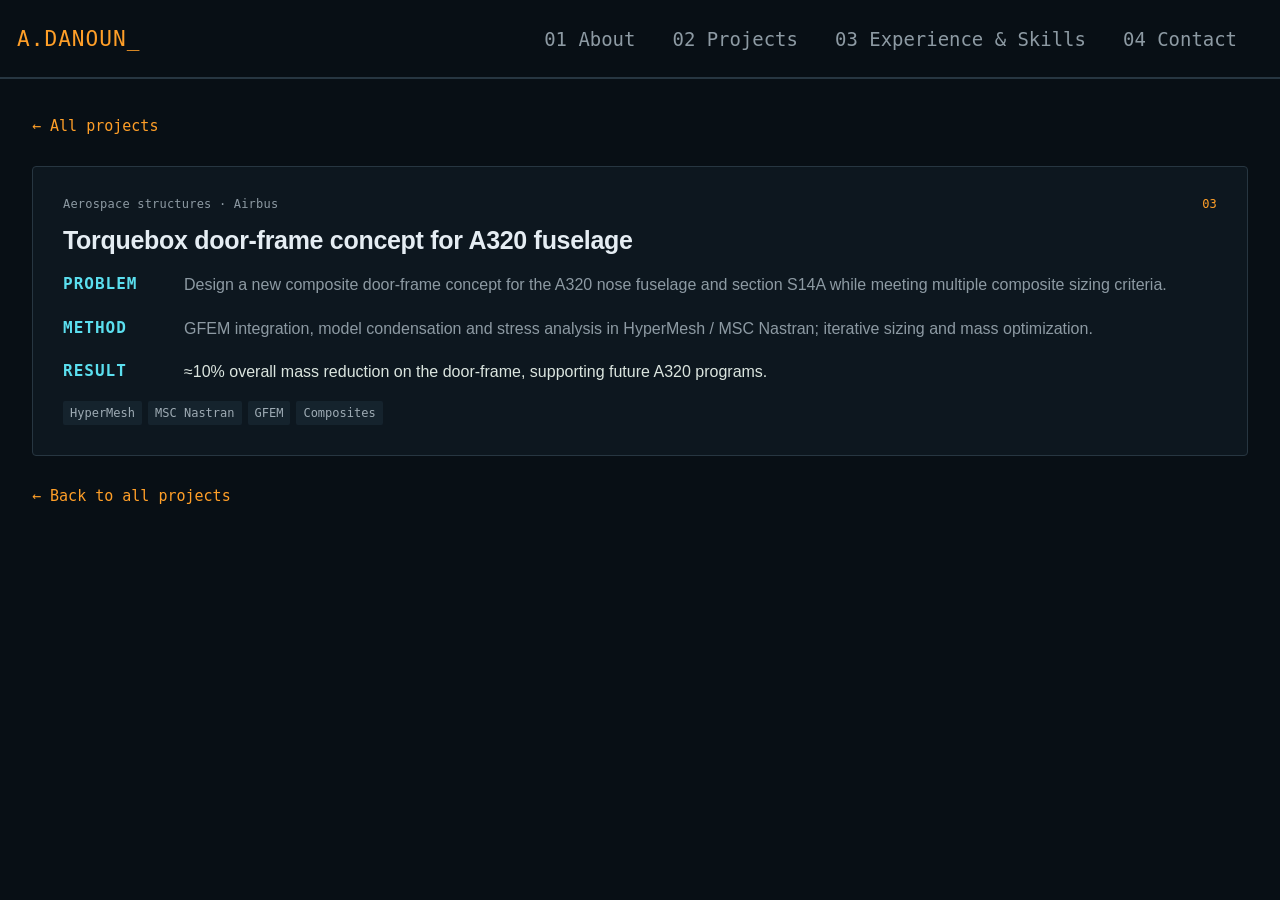
==== projects/a320-door-frame.html @ 854093fe "Publish four engineering case studies" ====
<!doctype html><html lang="en"><head><base href="../"><meta charset="utf-8"><meta name="viewport" content="width=device-width,initial-scale=1"><title>Torquebox door-frame concept for A320 fuselage — Aymen Danoun</title><meta name="description" content="Aerospace FEA, composite structures and AI-accelerated simulation. Airbus programs, FE-LSTM, CSMA Thesis Award."><meta property="og:title" content="Aymen Danoun, Ph.D. — Structural &amp; Computational Mechanics"><meta property="og:description" content="Lighter structures, reliable analyses, faster simulations."><meta property="og:type" content="website"><link rel="stylesheet" href="styles.css"><link rel="stylesheet" href="reference-theme.css?v=individual-project-pages"></head><body><svg xmlns="http://www.w3.org/2000/svg" width="0" height="0" aria-hidden="true" style="position:absolute"><defs><filter id="remove-white-background" color-interpolation-filters="sRGB"><feColorMatrix type="matrix" values="1 0 0 0 0  0 1 0 0 0  0 0 1 0 0  -1 -1 -1 0 2.7"/><feComponentTransfer><feFuncA type="linear" slope="10" intercept="0"/></feComponentTransfer><feComposite in2="SourceGraphic" operator="in"/></filter><filter id="specimen-dark-background" color-interpolation-filters="sRGB"><feColorMatrix in="SourceGraphic" type="saturate" values="0" result="gray"/><feBlend in="SourceGraphic" in2="gray" mode="difference" result="chroma"/><feColorMatrix in="chroma" type="matrix" values="0 0 0 0 0 0 0 0 0 0 0 0 0 0 0 14 14 14 0 0" result="colorMask"/><feComponentTransfer in="SourceGraphic" result="inverted"><feFuncR type="table" tableValues="1 0"/><feFuncG type="table" tableValues="1 0"/><feFuncB type="table" tableValues="1 0"/></feComponentTransfer><feComposite in="SourceGraphic" in2="colorMask" operator="in" result="colored"/><feComposite in="inverted" in2="colorMask" operator="out" result="neutral"/><feComposite in="colored" in2="neutral" operator="arithmetic" k1="0" k2="1" k3="1" k4="0"/><feComposite in2="SourceGraphic" operator="in"/></filter></defs></svg><nav class="nav"><div class="nav-inner"><a class="brand" href="index.html#top">A.DANOUN_</a><div class="nav-links"><a class="" href="index.html#about">01 About</a><a class="" href="index.html#work">02 Projects</a><a class="" href="index.html#skills">03 Experience &amp; Skills</a><a class="" href="index.html#contact">04 Contact</a></div><a class="nav-cta" href="mailto:aymendanoun.pro@gmail.com">Get in touch</a></div></nav><main class="container project-detail-page"><a class="project-back" href="index.html#work">← All projects</a><article class="project"><div class="project-top"><span>Aerospace structures · Airbus</span><b>03</b></div><h3>Torquebox door-frame concept for A320 fuselage</h3><dl><div><dt>PROBLEM</dt><dd>Design a new composite door-frame concept for the A320 nose fuselage and section S14A while meeting multiple composite sizing criteria.</dd></div><div><dt>METHOD</dt><dd>GFEM integration, model condensation and stress analysis in HyperMesh / MSC Nastran; iterative sizing and mass optimization.</dd></div><div><dt>RESULT</dt><dd>≈10% overall mass reduction on the door-frame, supporting future A320 programs.</dd></div></dl><div class="tags"><span>HyperMesh</span><span>MSC Nastran</span><span>GFEM</span><span>Composites</span></div></article><a class="project-back project-back-bottom" href="index.html#work">← Back to all projects</a></main></body></html>
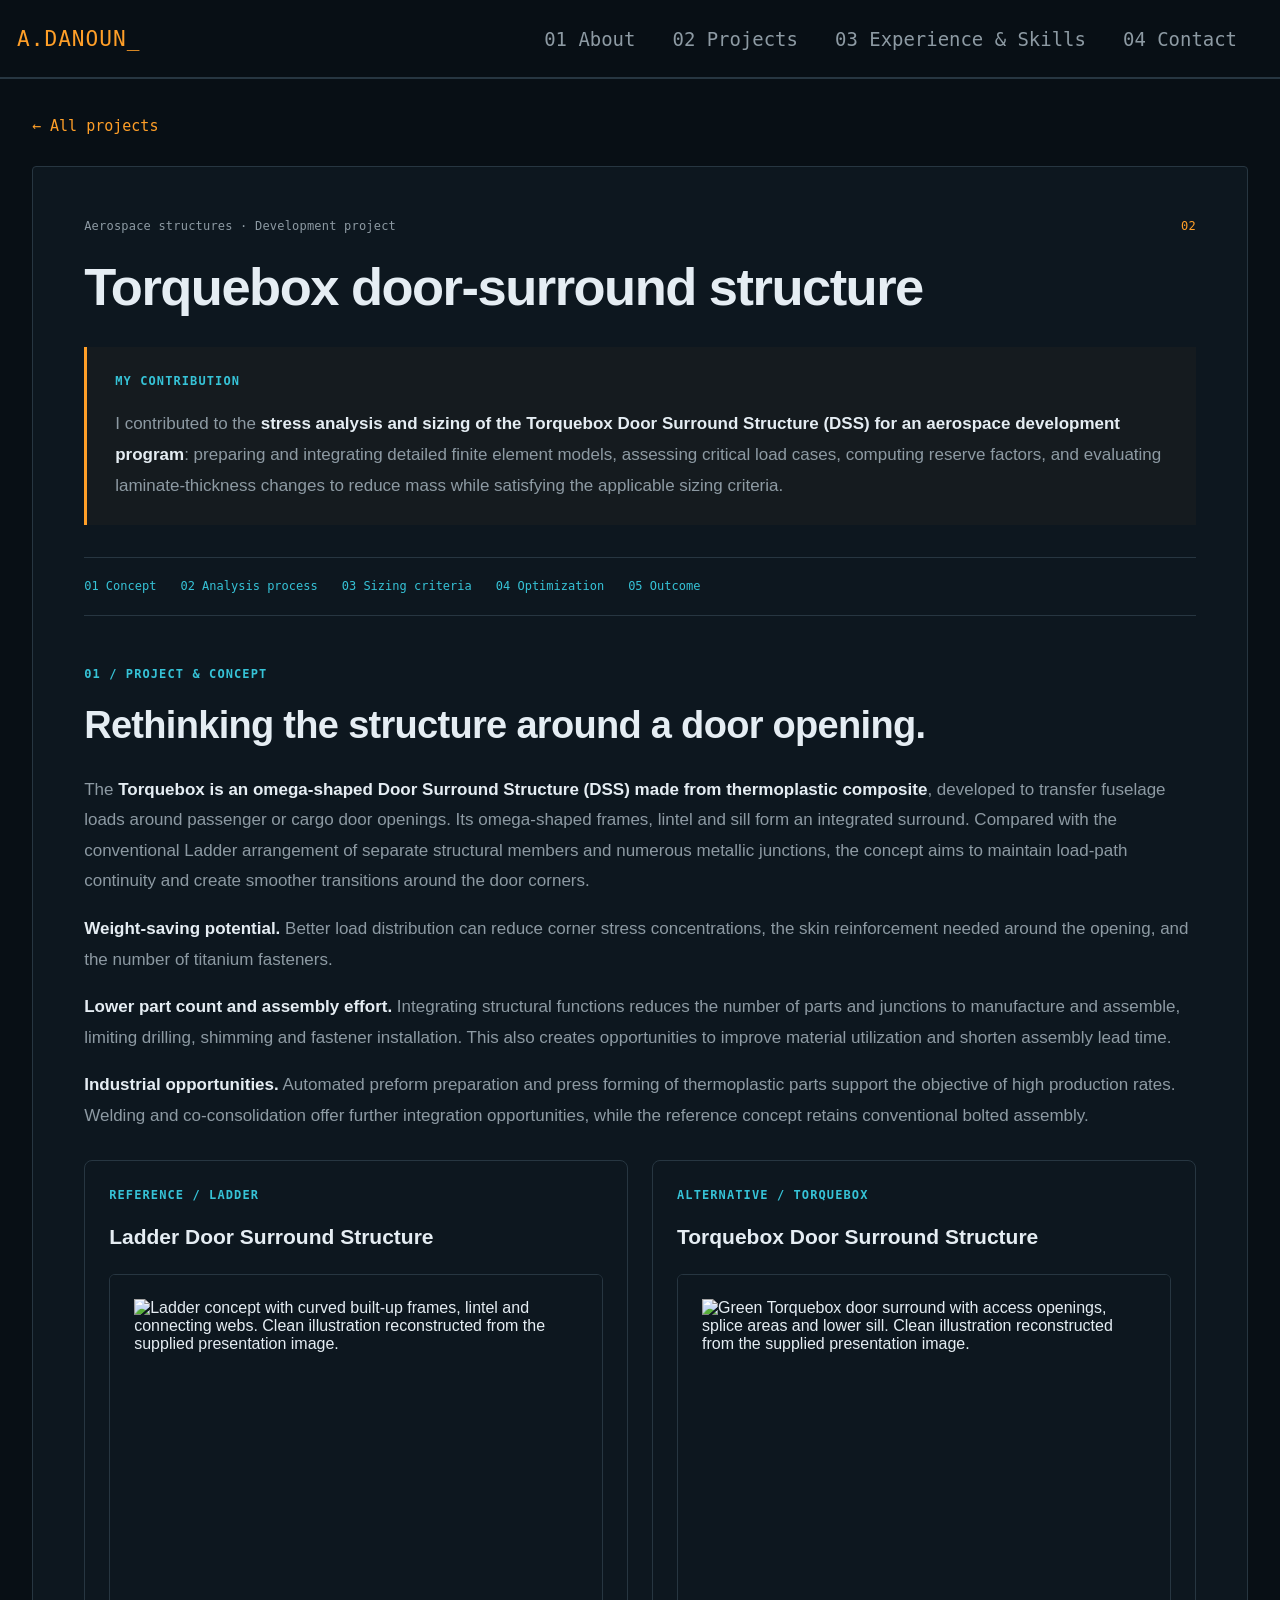
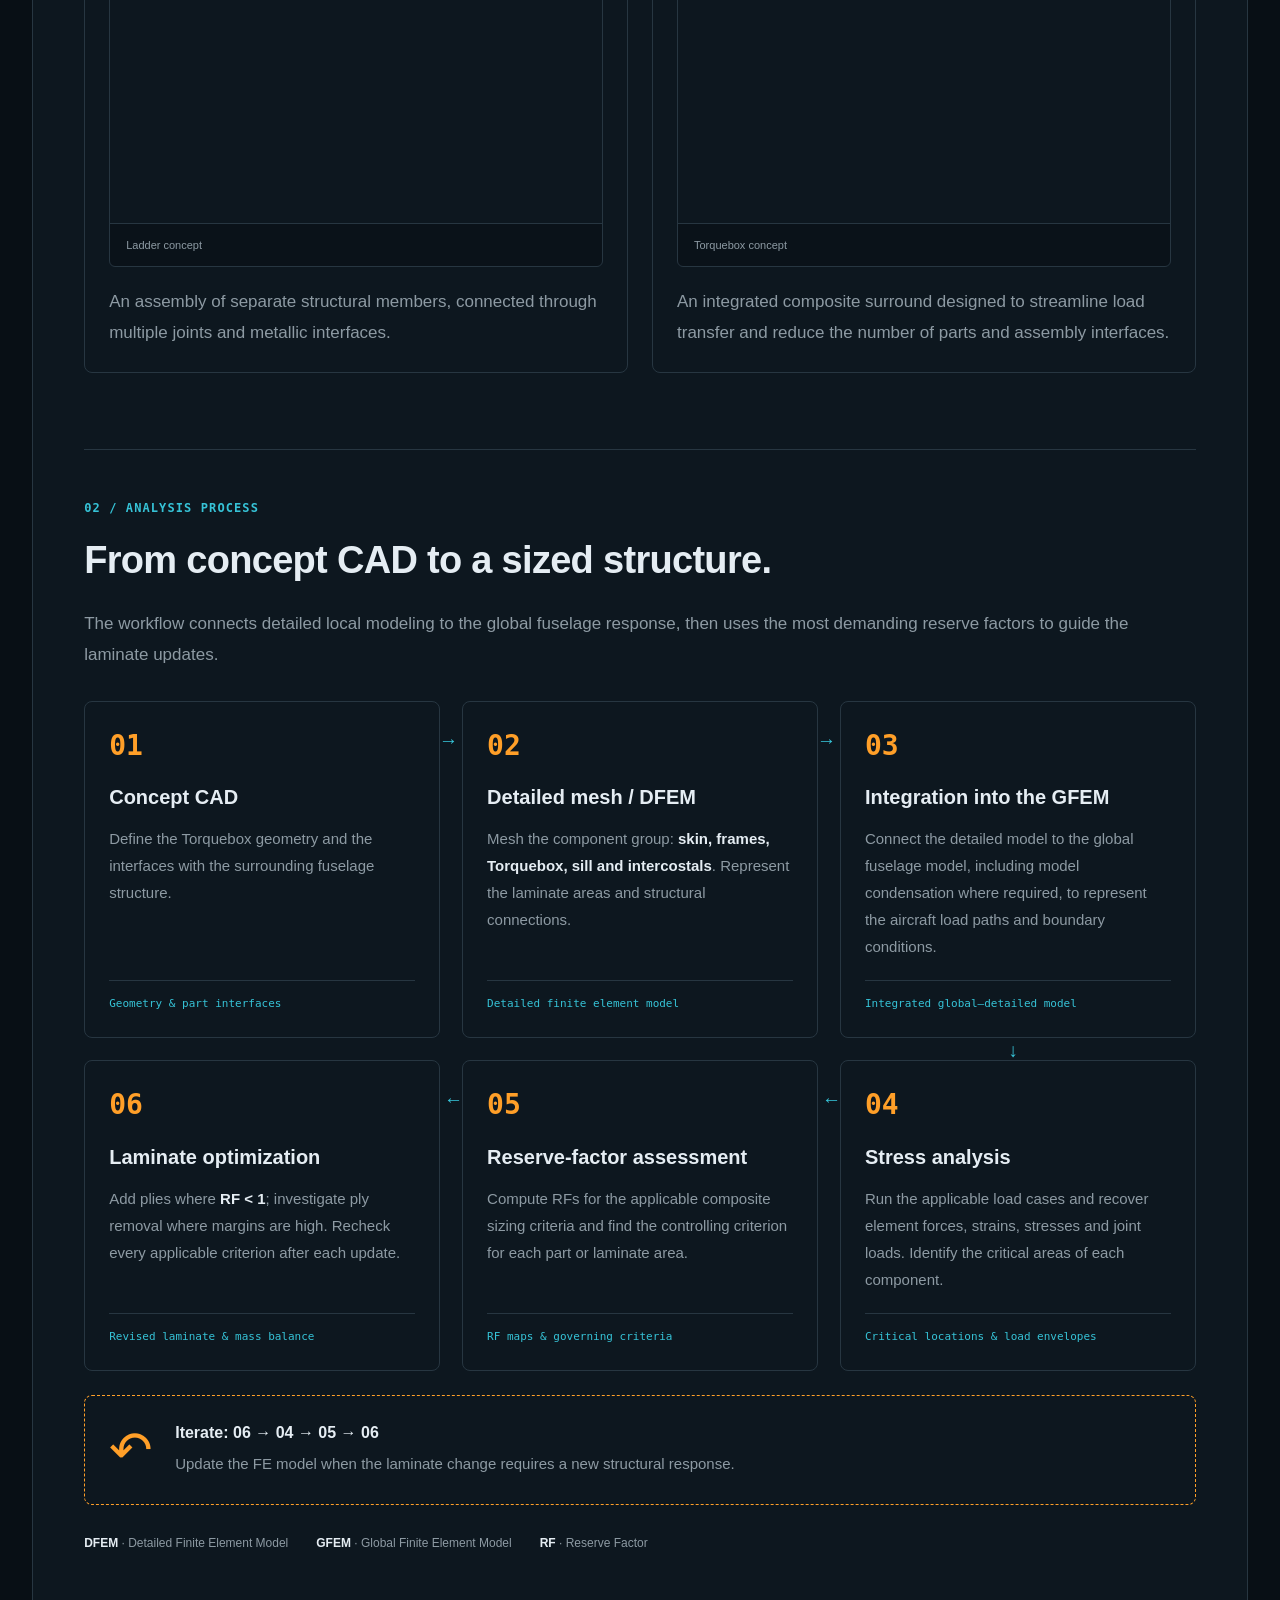
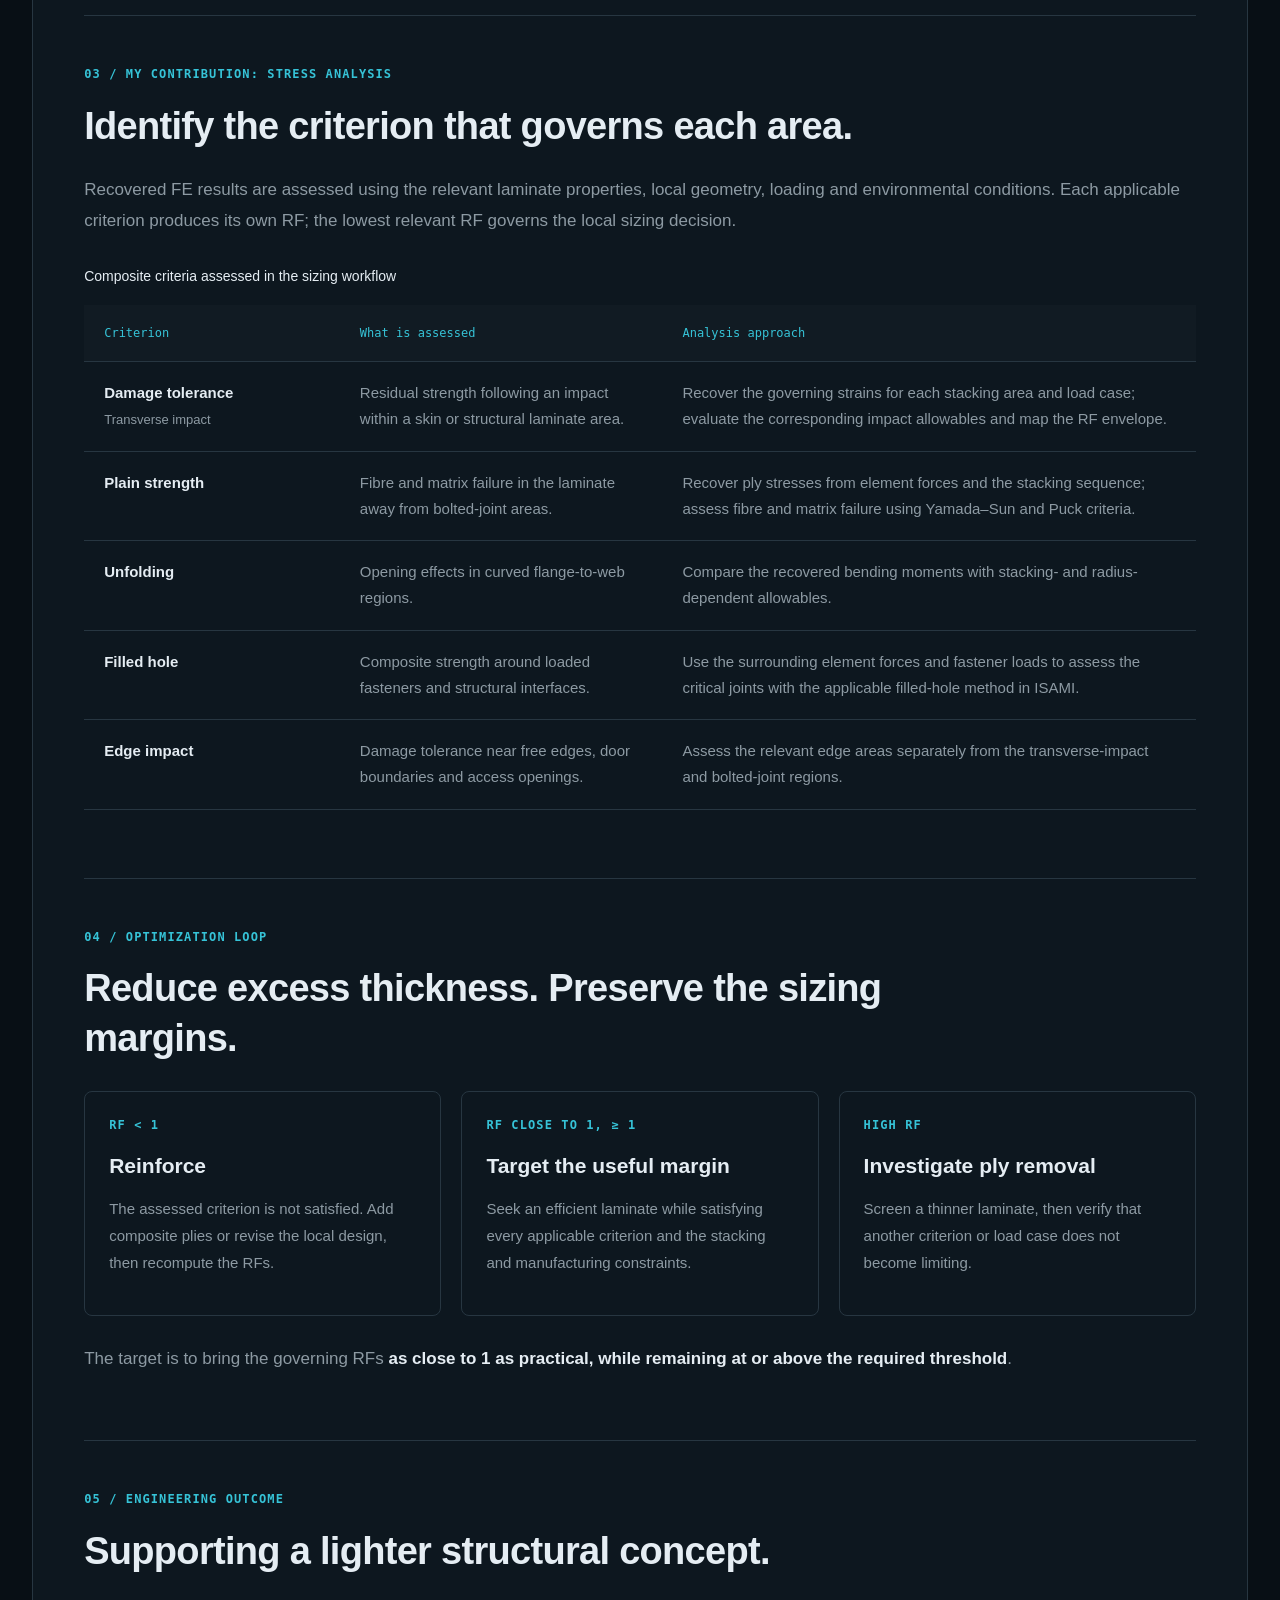
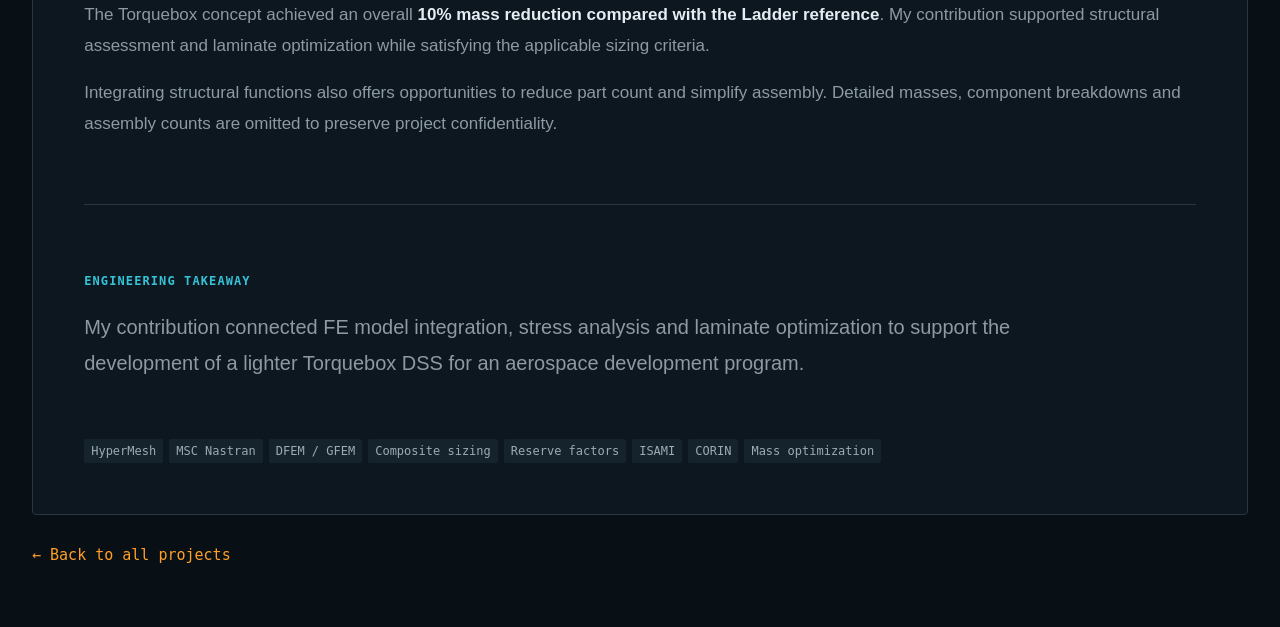
==== commit dc75eb91: "Update case studies and Torquebox overview" ====
--- a/projects/a320-door-frame.html
+++ b/projects/a320-door-frame.html
@@ -1 +1,52 @@
-<!doctype html><html lang="en"><head><base href="../"><meta charset="utf-8"><meta name="viewport" content="width=device-width,initial-scale=1"><title>Torquebox door-frame concept for A320 fuselage — Aymen Danoun</title><meta name="description" content="Aerospace FEA, composite structures and AI-accelerated simulation. Airbus programs, FE-LSTM, CSMA Thesis Award."><meta property="og:title" content="Aymen Danoun, Ph.D. — Structural &amp; Computational Mechanics"><meta property="og:description" content="Lighter structures, reliable analyses, faster simulations."><meta property="og:type" content="website"><link rel="stylesheet" href="styles.css"><link rel="stylesheet" href="reference-theme.css?v=individual-project-pages"></head><body><svg xmlns="http://www.w3.org/2000/svg" width="0" height="0" aria-hidden="true" style="position:absolute"><defs><filter id="remove-white-background" color-interpolation-filters="sRGB"><feColorMatrix type="matrix" values="1 0 0 0 0  0 1 0 0 0  0 0 1 0 0  -1 -1 -1 0 2.7"/><feComponentTransfer><feFuncA type="linear" slope="10" intercept="0"/></feComponentTransfer><feComposite in2="SourceGraphic" operator="in"/></filter><filter id="specimen-dark-background" color-interpolation-filters="sRGB"><feColorMatrix in="SourceGraphic" type="saturate" values="0" result="gray"/><feBlend in="SourceGraphic" in2="gray" mode="difference" result="chroma"/><feColorMatrix in="chroma" type="matrix" values="0 0 0 0 0 0 0 0 0 0 0 0 0 0 0 14 14 14 0 0" result="colorMask"/><feComponentTransfer in="SourceGraphic" result="inverted"><feFuncR type="table" tableValues="1 0"/><feFuncG type="table" tableValues="1 0"/><feFuncB type="table" tableValues="1 0"/></feComponentTransfer><feComposite in="SourceGraphic" in2="colorMask" operator="in" result="colored"/><feComposite in="inverted" in2="colorMask" operator="out" result="neutral"/><feComposite in="colored" in2="neutral" operator="arithmetic" k1="0" k2="1" k3="1" k4="0"/><feComposite in2="SourceGraphic" operator="in"/></filter></defs></svg><nav class="nav"><div class="nav-inner"><a class="brand" href="index.html#top">A.DANOUN_</a><div class="nav-links"><a class="" href="index.html#about">01 About</a><a class="" href="index.html#work">02 Projects</a><a class="" href="index.html#skills">03 Experience &amp; Skills</a><a class="" href="index.html#contact">04 Contact</a></div><a class="nav-cta" href="mailto:aymendanoun.pro@gmail.com">Get in touch</a></div></nav><main class="container project-detail-page"><a class="project-back" href="index.html#work">← All projects</a><article class="project"><div class="project-top"><span>Aerospace structures · Airbus</span><b>03</b></div><h3>Torquebox door-frame concept for A320 fuselage</h3><dl><div><dt>PROBLEM</dt><dd>Design a new composite door-frame concept for the A320 nose fuselage and section S14A while meeting multiple composite sizing criteria.</dd></div><div><dt>METHOD</dt><dd>GFEM integration, model condensation and stress analysis in HyperMesh / MSC Nastran; iterative sizing and mass optimization.</dd></div><div><dt>RESULT</dt><dd>≈10% overall mass reduction on the door-frame, supporting future A320 programs.</dd></div></dl><div class="tags"><span>HyperMesh</span><span>MSC Nastran</span><span>GFEM</span><span>Composites</span></div></article><a class="project-back project-back-bottom" href="index.html#work">← Back to all projects</a></main></body></html>+<!doctype html><html lang="en"><head><base href="../"><meta charset="utf-8"><meta name="viewport" content="width=device-width,initial-scale=1"><title>Torquebox door-surround structure — Aymen Danoun</title><meta name="description" content="Stress analysis, FE model integration and composite sizing of a Torquebox door-surround structure for an aerospace development program."><meta property="og:title" content="Aymen Danoun, Ph.D. — Structural &amp; Computational Mechanics"><meta property="og:description" content="Lighter structures, reliable analyses, faster simulations."><meta property="og:type" content="website"><link rel="stylesheet" href="styles.css"><link rel="stylesheet" href="reference-theme.css?v=centered-hero"><link rel="stylesheet" href="projects/torquebox.css?v=matched-background"></head><body><svg xmlns="http://www.w3.org/2000/svg" width="0" height="0" aria-hidden="true" style="position:absolute"><defs><filter id="remove-white-background" color-interpolation-filters="sRGB"><feColorMatrix type="matrix" values="1 0 0 0 0  0 1 0 0 0  0 0 1 0 0  -1 -1 -1 0 2.7"/><feComponentTransfer><feFuncA type="linear" slope="10" intercept="0"/></feComponentTransfer><feComposite in2="SourceGraphic" operator="in"/></filter><filter id="specimen-dark-background" color-interpolation-filters="sRGB"><feColorMatrix in="SourceGraphic" type="saturate" values="0" result="gray"/><feBlend in="SourceGraphic" in2="gray" mode="difference" result="chroma"/><feColorMatrix in="chroma" type="matrix" values="0 0 0 0 0 0 0 0 0 0 0 0 0 0 0 14 14 14 0 0" result="colorMask"/><feComponentTransfer in="SourceGraphic" result="inverted"><feFuncR type="table" tableValues="1 0"/><feFuncG type="table" tableValues="1 0"/><feFuncB type="table" tableValues="1 0"/></feComponentTransfer><feComposite in="SourceGraphic" in2="colorMask" operator="in" result="colored"/><feComposite in="inverted" in2="colorMask" operator="out" result="neutral"/><feComposite in="colored" in2="neutral" operator="arithmetic" k1="0" k2="1" k3="1" k4="0"/><feComposite in2="SourceGraphic" operator="in"/></filter></defs></svg><nav class="nav"><div class="nav-inner"><a class="brand" href="index.html#top">A.DANOUN_</a><div class="nav-links"><a class="" href="index.html#about">01 About</a><a class="" href="index.html#work">02 Projects</a><a class="" href="index.html#skills">03 Experience &amp; Skills</a><a class="" href="index.html#contact">04 Contact</a></div><a class="nav-cta" href="mailto:aymendanoun.pro@gmail.com">Get in touch</a></div></nav><main class="container project-detail-page"><a class="project-back" href="index.html#work">← All projects</a><article class="project tb-project">
+<header class="tb-intro"><div class="project-top"><span>Aerospace structures · Development project</span><b>02</b></div>
+<h1>Torquebox door-surround structure</h1>
+
+
+</header>
+<aside class="tb-contribution" aria-labelledby="tb-contribution-title"><p class="tb-kicker" id="tb-contribution-title">MY CONTRIBUTION</p><p>I contributed to the <strong>stress analysis and sizing of the Torquebox Door Surround Structure (DSS) for an aerospace development program</strong>: preparing and integrating detailed finite element models, assessing critical load cases, computing reserve factors, and evaluating laminate-thickness changes to reduce mass while satisfying the applicable sizing criteria.</p></aside>
+<nav class="tb-contents" aria-label="Case study sections"><a href="projects/a320-door-frame.html#concept">01 Concept</a><a href="projects/a320-door-frame.html#workflow">02 Analysis process</a><a href="projects/a320-door-frame.html#criteria">03 Sizing criteria</a><a href="projects/a320-door-frame.html#optimization">04 Optimization</a><a href="projects/a320-door-frame.html#mass">05 Outcome</a></nav>
+<section class="tb-section" id="concept"><p class="tb-kicker">01 / PROJECT &amp; CONCEPT</p><h2>Rethinking the structure around a door opening.</h2>
+<p>The <strong>Torquebox is an omega-shaped Door Surround Structure (DSS) made from thermoplastic composite</strong>, developed to transfer fuselage loads around passenger or cargo door openings. Its omega-shaped frames, lintel and sill form an integrated surround. Compared with the conventional Ladder arrangement of separate structural members and numerous metallic junctions, the concept aims to maintain load-path continuity and create smoother transitions around the door corners.</p>
+<p><strong>Weight-saving potential.</strong> Better load distribution can reduce corner stress concentrations, the skin reinforcement needed around the opening, and the number of titanium fasteners.</p>
+<p><strong>Lower part count and assembly effort.</strong> Integrating structural functions reduces the number of parts and junctions to manufacture and assemble, limiting drilling, shimming and fastener installation. This also creates opportunities to improve material utilization and shorten assembly lead time.</p>
+<p><strong>Industrial opportunities.</strong> Automated preform preparation and press forming of thermoplastic parts support the objective of high production rates. Welding and co-consolidation offer further integration opportunities, while the reference concept retains conventional bolted assembly.</p>
+<div class="tb-concept-grid"><div class="tb-concept-card"><p class="tb-kicker">REFERENCE / LADDER</p><h3>Ladder Door Surround Structure</h3><figure class="tb-concept-2d tb-restored-reference"><div class="tb-reference-image-stage"><img src="assets/torquebox/ladder-restored.png?v=1" alt="Ladder concept with curved built-up frames, lintel and connecting webs. Clean illustration reconstructed from the supplied presentation image." width="1123" height="1401"></div><figcaption>Ladder concept</figcaption></figure><p>An assembly of separate structural members, connected through multiple joints and metallic interfaces.</p></div>
+<div class="tb-concept-card"><p class="tb-kicker">ALTERNATIVE / TORQUEBOX</p><h3>Torquebox Door Surround Structure</h3><figure class="tb-concept-2d tb-restored-reference"><div class="tb-reference-image-stage"><img src="assets/torquebox/torquebox-restored.png?v=1" alt="Green Torquebox door surround with access openings, splice areas and lower sill. Clean illustration reconstructed from the supplied presentation image." width="1124" height="1399"></div><figcaption>Torquebox concept</figcaption></figure><p>An integrated composite surround designed to streamline load transfer and reduce the number of parts and assembly interfaces.</p></div></div>
+
+
+</section>
+<section class="tb-section" id="workflow"><p class="tb-kicker">02 / ANALYSIS PROCESS</p><h2>From concept CAD to a sized structure.</h2><p>The workflow connects detailed local modeling to the global fuselage response, then uses the most demanding reserve factors to guide the laminate updates.</p>
+<ol class="tb-workflow" aria-label="Six-stage modeling and sizing process">
+<li><span class="tb-step-number">01</span><h3>Concept CAD</h3><p>Define the Torquebox geometry and the interfaces with the surrounding fuselage structure.</p><span class="tb-output">Geometry &amp; part interfaces</span></li>
+<li><span class="tb-step-number">02</span><h3>Detailed mesh / DFEM</h3><p>Mesh the component group: <strong>skin, frames, Torquebox, sill and intercostals</strong>. Represent the laminate areas and structural connections.</p><span class="tb-output">Detailed finite element model</span></li>
+<li><span class="tb-step-number">03</span><h3>Integration into the GFEM</h3><p>Connect the detailed model to the global fuselage model, including model condensation where required, to represent the aircraft load paths and boundary conditions.</p><span class="tb-output">Integrated global–detailed model</span></li>
+<li><span class="tb-step-number">04</span><h3>Stress analysis</h3><p>Run the applicable load cases and recover element forces, strains, stresses and joint loads. Identify the critical areas of each component.</p><span class="tb-output">Critical locations &amp; load envelopes</span></li>
+<li><span class="tb-step-number">05</span><h3>Reserve-factor assessment</h3><p>Compute RFs for the applicable composite sizing criteria and find the controlling criterion for each part or laminate area.</p><span class="tb-output">RF maps &amp; governing criteria</span></li>
+<li><span class="tb-step-number">06</span><h3>Laminate optimization</h3><p>Add plies where <strong>RF &lt; 1</strong>; investigate ply removal where margins are high. Recheck every applicable criterion after each update.</p><span class="tb-output">Revised laminate &amp; mass balance</span></li>
+</ol>
+<div class="tb-loop"><span aria-hidden="true">↶</span><div><strong>Iterate: 06 → 04 → 05 → 06</strong><p>Update the FE model when the laminate change requires a new structural response.</p></div></div>
+<div class="tb-glossary"><p><strong>DFEM</strong> · Detailed Finite Element Model</p><p><strong>GFEM</strong> · Global Finite Element Model</p><p><strong>RF</strong> · Reserve Factor</p></div>
+</section>
+<section class="tb-section" id="criteria"><p class="tb-kicker">03 / MY CONTRIBUTION: STRESS ANALYSIS</p><h2>Identify the criterion that governs each area.</h2><p>Recovered FE results are assessed using the relevant laminate properties, local geometry, loading and environmental conditions. Each applicable criterion produces its own RF; the lowest relevant RF governs the local sizing decision.</p>
+<div class="tb-table-wrap"><table class="tb-table"><caption>Composite criteria assessed in the sizing workflow</caption><thead><tr><th scope="col">Criterion</th><th scope="col">What is assessed</th><th scope="col">Analysis approach</th></tr></thead><tbody>
+<tr><th scope="row">Damage tolerance<br><span>Transverse impact</span></th><td>Residual strength following an impact within a skin or structural laminate area.</td><td>Recover the governing strains for each stacking area and load case; evaluate the corresponding impact allowables and map the RF envelope.</td></tr>
+<tr><th scope="row">Plain strength</th><td>Fibre and matrix failure in the laminate away from bolted-joint areas.</td><td>Recover ply stresses from element forces and the stacking sequence; assess fibre and matrix failure using Yamada–Sun and Puck criteria.</td></tr>
+<tr><th scope="row">Unfolding</th><td>Opening effects in curved flange-to-web regions.</td><td>Compare the recovered bending moments with stacking- and radius-dependent allowables.</td></tr>
+<tr><th scope="row">Filled hole</th><td>Composite strength around loaded fasteners and structural interfaces.</td><td>Use the surrounding element forces and fastener loads to assess the critical joints with the applicable filled-hole method in ISAMI.</td></tr>
+<tr><th scope="row">Edge impact</th><td>Damage tolerance near free edges, door boundaries and access openings.</td><td>Assess the relevant edge areas separately from the transverse-impact and bolted-joint regions.</td></tr>
+</tbody></table></div>
+
+</section>
+<section class="tb-section" id="optimization"><p class="tb-kicker">04 / OPTIMIZATION LOOP</p><h2>Reduce excess thickness. Preserve the sizing margins.</h2>
+<div class="tb-rf-grid"><div class="tb-rf-card"><span class="tb-kicker">RF &lt; 1</span><h3>Reinforce</h3><p>The assessed criterion is not satisfied. Add composite plies or revise the local design, then recompute the RFs.</p></div><div class="tb-rf-card"><span class="tb-kicker">RF CLOSE TO 1, ≥ 1</span><h3>Target the useful margin</h3><p>Seek an efficient laminate while satisfying every applicable criterion and the stacking and manufacturing constraints.</p></div><div class="tb-rf-card"><span class="tb-kicker">HIGH RF</span><h3>Investigate ply removal</h3><p>Screen a thinner laminate, then verify that another criterion or load case does not become limiting.</p></div></div>
+<p>The target is to bring the governing RFs <strong>as close to 1 as practical, while remaining at or above the required threshold</strong>.</p>
+
+</section>
+<section class="tb-section" id="mass"><p class="tb-kicker">05 / ENGINEERING OUTCOME</p><h2>Supporting a lighter structural concept.</h2>
+<p>The Torquebox concept achieved an overall <strong>10% mass reduction compared with the Ladder reference</strong>. My contribution supported structural assessment and laminate optimization while satisfying the applicable sizing criteria.</p>
+<p>Integrating structural functions also offers opportunities to reduce part count and simplify assembly. Detailed masses, component breakdowns and assembly counts are omitted to preserve project confidentiality.</p>
+</section>
+<aside class="tb-takeaway"><p class="tb-kicker">ENGINEERING TAKEAWAY</p><p>My contribution connected FE model integration, stress analysis and laminate optimization to support the development of a lighter Torquebox DSS for an aerospace development program.</p></aside>
+<div class="tags"><span>HyperMesh</span><span>MSC Nastran</span><span>DFEM / GFEM</span><span>Composite sizing</span><span>Reserve factors</span><span>ISAMI</span><span>CORIN</span><span>Mass optimization</span></div>
+</article><a class="project-back project-back-bottom" href="index.html#work">← Back to all projects</a></main></body></html>
